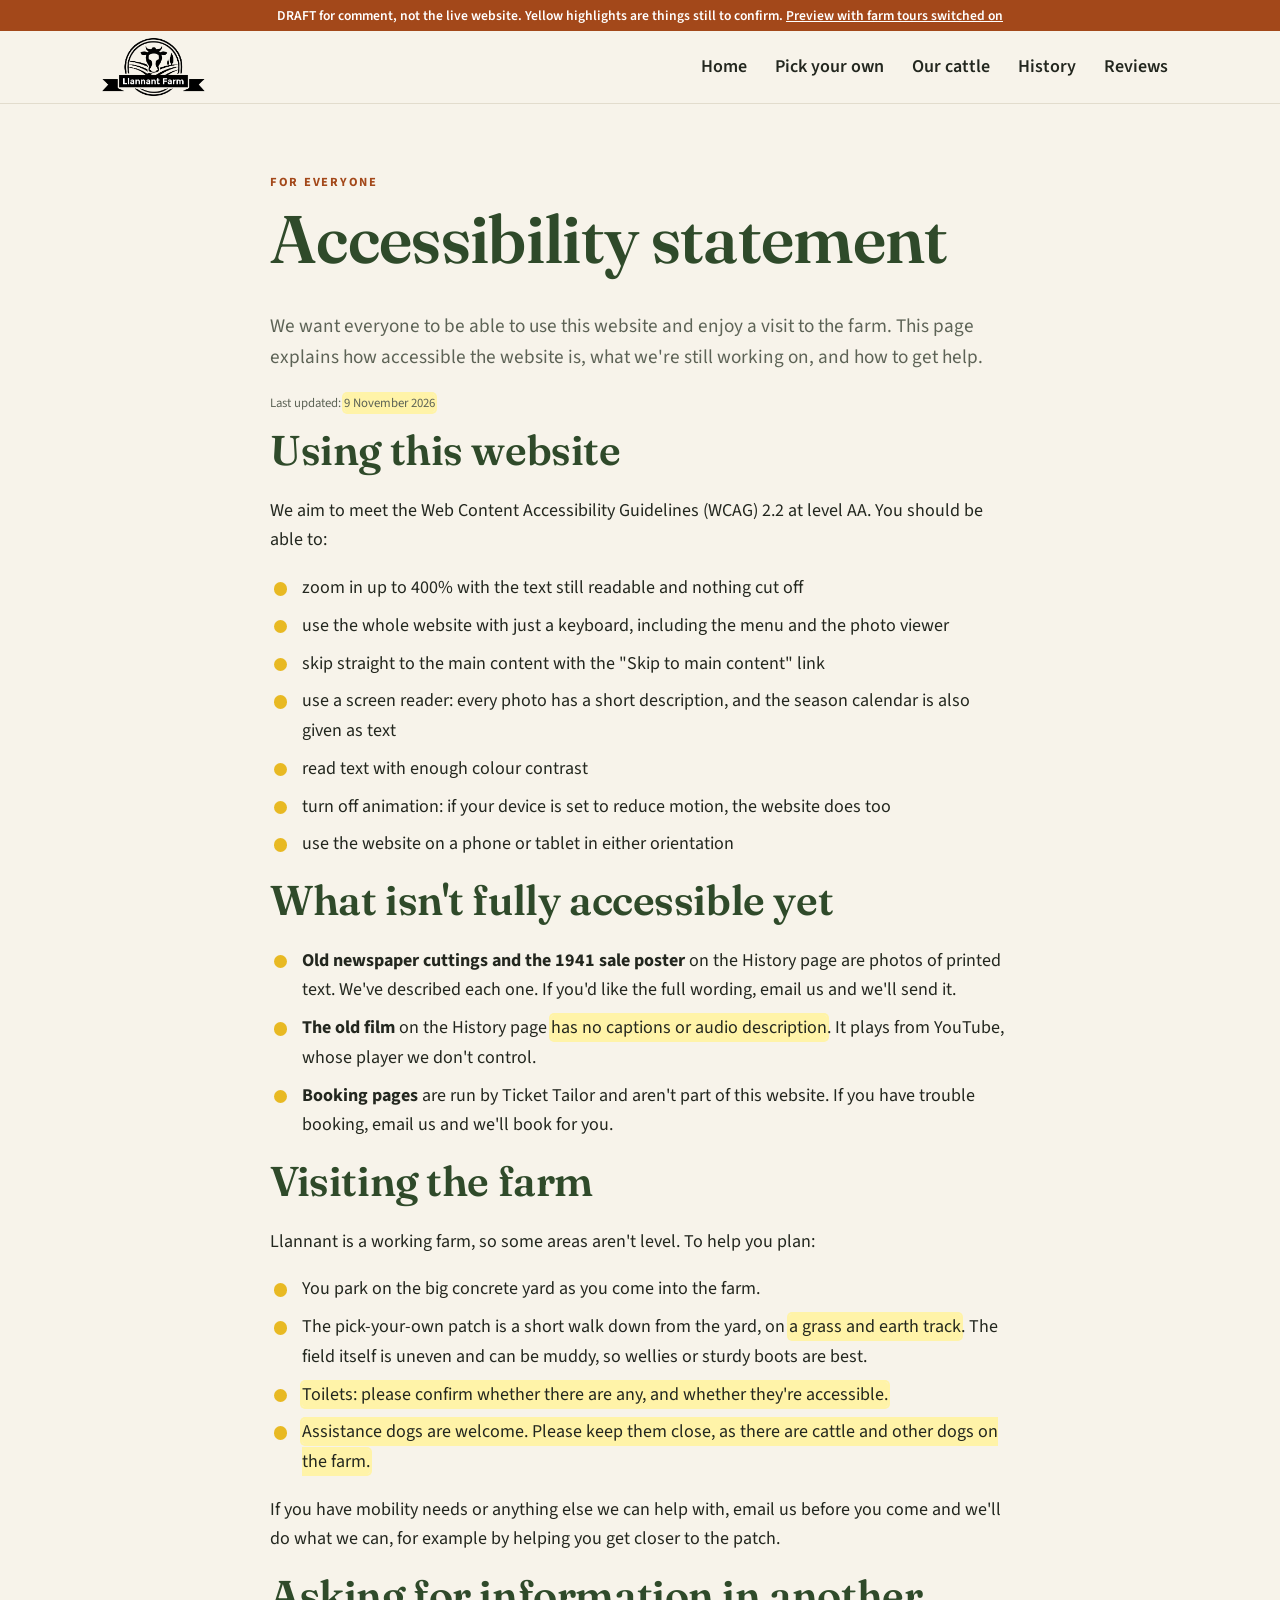
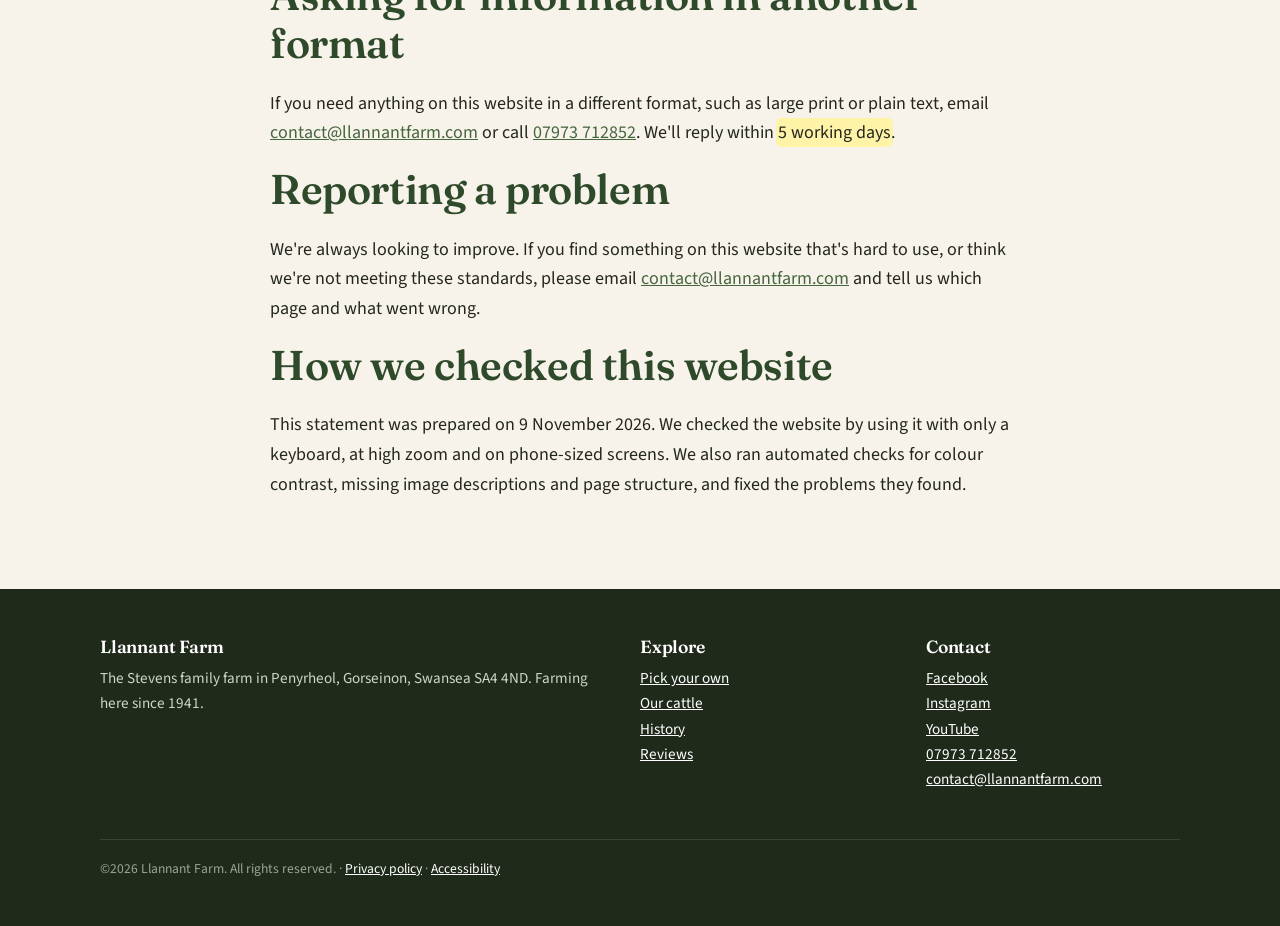
==== accessibility.html @ e77ed540 "Draft of the new Llannant Farm website, for comment Co-Authored-By: Claude Fable 5.2 <noreply@anthro" ====
<!doctype html>
<html lang="en-GB" class="tours-off">
<head>
<meta charset="utf-8">
<meta name="viewport" content="width=device-width, initial-scale=1">
<meta name="robots" content="noindex, nofollow">
<title>Accessibility Statement | Llannant Farm, Swansea</title>
<meta name="description" content="How accessible the Llannant Farm website is, what we're still improving, how to ask for information in another format, and access when visiting the farm.">
<link rel="canonical" href="https://www.llannantfarm.com/accessibility">
<meta property="og:type" content="website">
<meta property="og:site_name" content="Llannant Farm">
<meta property="og:locale" content="en_GB">
<meta property="og:title" content="Accessibility Statement | Llannant Farm, Swansea">
<meta property="og:description" content="How accessible the Llannant Farm website is, and access when visiting the farm.">
<meta property="og:url" content="https://www.llannantfarm.com/accessibility">
<meta property="og:image" content="https://www.llannantfarm.com/images/share/home.jpg">
<meta property="og:image:width" content="1200">
<meta property="og:image:height" content="630">
<meta property="og:image:alt" content="Cattle grazing at Llannant Farm, with the words Llannant Farm: pick your own sweetcorn and veg, Swansea, since 1941">
<meta name="twitter:image" content="https://www.llannantfarm.com/images/share/home.jpg">
<meta name="twitter:card" content="summary_large_image">
<meta name="theme-color" content="#2f4a2a">
<link rel="icon" href="favicon.ico">
<link rel="apple-touch-icon" href="apple-touch-icon.png">
<link rel="manifest" href="manifest.json">
<link rel="preload" href="fonts/source-sans-3-latin.woff2" as="font" type="font/woff2" crossorigin>
<link rel="preload" href="fonts/fraunces-latin.woff2" as="font" type="font/woff2" crossorigin>
<link rel="stylesheet" href="css/site.css">
</head>
<body>
<a class="skip-link" href="#main">Skip to main content</a>
<div class="test-banner">DRAFT for comment, not the live website. Yellow highlights are things still to confirm. <a href="?tours=on">Preview with farm tours switched on</a></div>
<header class="site-header">
  <div class="wrap">
    <a class="brand" href="index.html"><img src="images/logo.png" alt="Llannant Farm" width="1545" height="869"></a>
    <button class="nav-toggle" type="button" aria-expanded="false" aria-controls="nav">Menu</button>
    <nav class="nav" id="nav" aria-label="Main">
      <a href="index.html">Home</a>
      <a href="pick-your-own.html">Pick your own</a>
      <a href="cattle.html">Our cattle</a>
      <a href="history.html">History</a>
      <a href="reviews.html">Reviews</a>
      <a href="tours.html" class="nav-cta" data-tours>Farm tours</a>
    </nav>
  </div>
</header>

<main id="main">
  <section class="section">
    <div class="wrap" style="max-width:780px">
      <span class="eyebrow">For everyone</span>
      <h1>Accessibility statement</h1>
      <p class="lead">We want everyone to be able to use this website and enjoy a visit to the farm. This page explains how accessible the website is, what we're still working on, and how to get help.</p>
      <p class="credit">Last updated: <span class="tbc">9 November 2026</span></p>

      <h2>Using this website</h2>
      <p>We aim to meet the Web Content Accessibility Guidelines (WCAG) 2.2 at level AA. You should be able to:</p>
      <ul class="ticks">
        <li>zoom in up to 400% with the text still readable and nothing cut off</li>
        <li>use the whole website with just a keyboard, including the menu and the photo viewer</li>
        <li>skip straight to the main content with the "Skip to main content" link</li>
        <li>use a screen reader: every photo has a short description, and the season calendar is also given as text</li>
        <li>read text with enough colour contrast</li>
        <li>turn off animation: if your device is set to reduce motion, the website does too</li>
        <li>use the website on a phone or tablet in either orientation</li>
      </ul>

      <h2>What isn't fully accessible yet</h2>
      <ul class="ticks">
        <li><strong>Old newspaper cuttings and the 1941 sale poster</strong> on the History page are photos of printed text. We've described each one. If you'd like the full wording, email us and we'll send it.</li>
        <li><strong>The old film</strong> on the History page <span class="tbc">has no captions or audio description</span>. It plays from YouTube, whose player we don't control.</li>
        <li><strong>Booking pages</strong> are run by Ticket Tailor and aren't part of this website. If you have trouble booking, email us and we'll book for you.</li>
      </ul>

      <h2>Visiting the farm</h2>
      <p>Llannant is a working farm, so some areas aren't level. To help you plan:</p>
      <ul class="ticks">
        <li>You park on the big concrete yard as you come into the farm.</li>
        <li>The pick-your-own patch is a short walk down from the yard, on <span class="tbc">a grass and earth track</span>. The field itself is uneven and can be muddy, so wellies or sturdy boots are best.</li>
        <li><span class="tbc">Toilets: please confirm whether there are any, and whether they're accessible.</span></li>
        <li><span class="tbc">Assistance dogs are welcome. Please keep them close, as there are cattle and other dogs on the farm.</span></li>
      </ul>
      <p>If you have mobility needs or anything else we can help with, email us before you come and we'll do what we can, for example by helping you get closer to the patch.</p>

      <h2>Asking for information in another format</h2>
      <p>If you need anything on this website in a different format, such as large print or plain text, email <a href="mailto:contact@llannantfarm.com">contact@llannantfarm.com</a> or call <a href="tel:+447973712852">07973 712852</a>. We'll reply within <span class="tbc">5 working days</span>.</p>

      <h2>Reporting a problem</h2>
      <p>We're always looking to improve. If you find something on this website that's hard to use, or think we're not meeting these standards, please email <a href="mailto:contact@llannantfarm.com">contact@llannantfarm.com</a> and tell us which page and what went wrong.</p>

      <h2>How we checked this website</h2>
      <p>This statement was prepared on 9 November 2026. We checked the website by using it with only a keyboard, at high zoom and on phone-sized screens. We also ran automated checks for colour contrast, missing image descriptions and page structure, and fixed the problems they found.</p>
    </div>
  </section>
</main>

<footer class="site-footer">
  <div class="wrap">
    <div class="cols">
      <div>
        <h2>Llannant Farm</h2>
        <p>The Stevens family farm in Penyrheol, Gorseinon, Swansea SA4 4ND. Farming here since 1941.</p>
      </div>
      <div>
        <h2>Explore</h2>
        <p><a href="pick-your-own.html">Pick your own</a><br><a href="cattle.html">Our cattle</a><br><a href="history.html">History</a><br><a href="reviews.html">Reviews</a></p>
      </div>
      <div>
        <h2>Contact</h2>
        <p><a href="https://www.facebook.com/llannantfarm">Facebook</a><br><a href="https://www.instagram.com/llannant">Instagram</a><br><a href="https://www.youtube.com/llannant">YouTube</a><br><a href="tel:+447973712852">07973 712852</a><br><a href="mailto:contact@llannantfarm.com">contact@llannantfarm.com</a></p>
      </div>
    </div>
    <p class="small">©<span data-year>2026</span> Llannant Farm. All rights reserved. · <a href="privacy.html">Privacy policy</a> · <a href="accessibility.html" aria-current="page">Accessibility</a></p>
  </div>
</footer>
<script src="js/site.js"></script>
</body>
</html>
---- css/site.css ----
/* Llannant Farm test site */

/* Fonts are served from this site (fonts/), so visitors' browsers don't contact Google.
   Fraunces and Source Sans 3 are free under the SIL Open Font License. latin-ext covers Welsh letters such as ŵ and ŷ. */
@font-face { font-family: "Fraunces"; font-style: normal; font-weight: 600; font-display: swap;
  src: url("../fonts/fraunces-latin.woff2") format("woff2");
  unicode-range: U+0000-00FF, U+0131, U+0152-0153, U+02BB-02BC, U+02C6, U+02DA, U+02DC, U+0304, U+0308, U+0329, U+2000-206F, U+20AC, U+2122, U+2191, U+2193, U+2212, U+2215, U+FEFF, U+FFFD; }
@font-face { font-family: "Fraunces"; font-style: normal; font-weight: 600; font-display: swap;
  src: url("../fonts/fraunces-latin-ext.woff2") format("woff2");
  unicode-range: U+0100-02BA, U+02BD-02C5, U+02C7-02CC, U+02CE-02D7, U+02DD-02FF, U+0304, U+0308, U+0329, U+1D00-1DBF, U+1E00-1E9F, U+1EF2-1EFF, U+2020, U+20A0-20AB, U+20AD-20C4, U+2113, U+2C60-2C7F, U+A720-A7FF; }
@font-face { font-family: "Source Sans 3"; font-style: normal; font-weight: 400 700; font-display: swap;
  src: url("../fonts/source-sans-3-latin.woff2") format("woff2");
  unicode-range: U+0000-00FF, U+0131, U+0152-0153, U+02BB-02BC, U+02C6, U+02DA, U+02DC, U+0304, U+0308, U+0329, U+2000-206F, U+20AC, U+2122, U+2191, U+2193, U+2212, U+2215, U+FEFF, U+FFFD; }
@font-face { font-family: "Source Sans 3"; font-style: normal; font-weight: 400 700; font-display: swap;
  src: url("../fonts/source-sans-3-latin-ext.woff2") format("woff2");
  unicode-range: U+0100-02BA, U+02BD-02C5, U+02C7-02CC, U+02CE-02D7, U+02DD-02FF, U+0304, U+0308, U+0329, U+1D00-1DBF, U+1E00-1E9F, U+1EF2-1EFF, U+2020, U+20A0-20AB, U+20AD-20C4, U+2113, U+2C60-2C7F, U+A720-A7FF; }

:root {
  --cream: #f7f3ea;
  --paper: #fffdf8;
  --ink: #23271f;
  --muted: #5d6356;
  --green: #2f4a2a;
  --green-2: #46663d;
  --corn: #e8b923;
  --corn-soft: #fbefc4;
  --pumpkin: #d4652a;
  --pumpkin-text: #a3481a; /* darker orange for small text: passes WCAG AA (4.5:1) on cream and white */
  --line: #e2dccd;
  --radius: 14px;
  --shadow: 0 1px 2px rgba(35, 39, 31, .06), 0 8px 24px rgba(35, 39, 31, .08);
  --wrap: 1120px;
  --serif: "Fraunces", Georgia, "Times New Roman", serif;
  --sans: "Source Sans 3", "Segoe UI", system-ui, sans-serif;
}
*, *::before, *::after { box-sizing: border-box; }
html { scroll-behavior: smooth; scroll-padding-top: 96px; } /* room for the sticky header when jumping to a section */
body { margin: 0; background: var(--cream); color: var(--ink); font: 18px/1.65 var(--sans); }
img { max-width: 100%; height: auto; display: block; }
a { color: var(--green-2); }
h1, h2, h3 { font-family: var(--serif); font-weight: 600; line-height: 1.15; margin: 0 0 .5em; color: var(--green); letter-spacing: -.01em; }
h1 { font-size: clamp(2.4rem, 6vw, 4.2rem); }
h2 { font-size: clamp(1.8rem, 3.6vw, 2.6rem); }
h3 { font-size: 1.35rem; }
p { margin: 0 0 1em; }
.wrap { max-width: var(--wrap); margin: 0 auto; padding: 0 20px; }
.eyebrow { font: 700 .78rem/1 var(--sans); letter-spacing: .14em; text-transform: uppercase; color: var(--pumpkin-text); margin-bottom: .9em; display: block; }

/* Accessibility helpers */
.skip-link { position: absolute; left: 12px; top: -60px; z-index: 200; background: var(--green); color: #fff; padding: 10px 16px; border-radius: 8px; font-weight: 700; text-decoration: none; }
.skip-link:focus { top: 12px; }
:focus-visible { outline: 3px solid #1d5fd1; outline-offset: 3px; }
.sr-only { position: absolute; width: 1px; height: 1px; padding: 0; margin: -1px; overflow: hidden; clip: rect(0 0 0 0); white-space: nowrap; border: 0; }
@media (prefers-reduced-motion: reduce) {
  html { scroll-behavior: auto; }
  *, *::before, *::after { transition: none !important; animation: none !important; }
}

/* Notice bar for closures and news (set in data/site.json) */
.notice { background: var(--corn); color: var(--ink); text-align: center; font-weight: 700; padding: 10px 16px; }
.notice a { color: var(--ink); }
.lead { font-size: 1.2rem; color: var(--muted); max-width: 46em; }
.section { padding: 72px 0; }
.section.alt { background: var(--paper); border-top: 1px solid var(--line); border-bottom: 1px solid var(--line); }
.section.dark { background: var(--green); color: #eef1e8; }
.section.dark h2, .section.dark h3 { color: #fff; }
.center { text-align: center; }
.center .lead { margin-left: auto; margin-right: auto; }

/* Things Andrew still needs to confirm. Add ?tbc=0 to hide the highlight. */
.tbc { background: #fff3a8; box-shadow: 0 0 0 2px #fff3a8; border-radius: 3px; }
.no-tbc .tbc { background: none; box-shadow: none; }

/* Test-site banner */
.test-banner { background: var(--pumpkin-text); color: #fff; text-align: center; font: 600 .85rem/1.4 var(--sans); padding: 6px 12px; }
.test-banner a { color: #fff; }

/* Header */
.site-header { position: sticky; top: 0; z-index: 50; background: rgba(247, 243, 234, .96); backdrop-filter: blur(6px); border-bottom: 1px solid var(--line); }
.site-header .wrap { display: flex; align-items: center; justify-content: space-between; gap: 16px; min-height: 72px; }
.brand img { height: 60px; width: auto; }
.nav { display: flex; align-items: center; gap: 4px; }
.nav a { text-decoration: none; color: var(--ink); font-weight: 600; padding: 8px 12px; border-radius: 999px; }
.nav a:hover { background: #ece6d6; }
.nav a[aria-current="page"] { background: var(--green); color: #fff; }
.nav .nav-cta { background: var(--corn); color: var(--ink); }
.nav-toggle { display: none; background: none; border: 1px solid var(--line); border-radius: 10px; padding: 8px 12px; font: 600 1rem var(--sans); color: var(--ink); cursor: pointer; }
@media (max-width: 880px) {
  .nav-toggle { display: block; }
  .nav { display: none; position: absolute; left: 0; right: 0; top: 100%; flex-direction: column; align-items: stretch; background: var(--paper); border-bottom: 1px solid var(--line); padding: 8px 12px 14px; }
  .nav.open { display: flex; }
  .nav a { padding: 12px 14px; border-radius: 10px; }
}

/* Buttons and pills */
.btn { display: inline-flex; align-items: center; gap: .5em; padding: .75em 1.35em; border-radius: 999px; font-weight: 700; text-decoration: none; border: 2px solid transparent; transition: filter .15s; }
.btn:hover { filter: brightness(.94); }
.btn-corn { background: var(--corn); color: var(--ink); }
.btn-green { background: var(--green); color: #fff; }
.btn-ghost { border-color: currentColor; color: inherit; background: transparent; }
.btns { display: flex; flex-wrap: wrap; gap: 12px; margin-top: 1.4em; }
.pill { display: inline-block; font: 700 .78rem/1 var(--sans); letter-spacing: .04em; padding: 6px 12px; border-radius: 999px; background: #ebe6da; color: #555; }
.pill.open { background: #dcefd3; color: #2d6a1f; }
.pill.soon { background: var(--corn-soft); color: #7a5600; }

/* Hero */
.hero { position: relative; min-height: min(78vh, 680px); display: flex; align-items: flex-end; color: #fff; overflow: hidden; }
.hero > img { position: absolute; inset: 0; width: 100%; height: 100%; object-fit: cover; }
.hero::after { content: ""; position: absolute; inset: 0; background: linear-gradient(180deg, rgba(0,0,0,.05) 30%, rgba(20,28,16,.72)); }
.hero .wrap { position: relative; z-index: 1; padding-top: 120px; padding-bottom: 56px; width: 100%; }
.hero h1 { color: #fff; margin-bottom: .25em; }
.hero h1, .hero p, .hero .eyebrow { text-shadow: 0 1px 12px rgba(0, 0, 0, .55); }
.hero p { font-size: 1.25rem; max-width: 34em; color: #f3f1ea; }
.hero .status-line { margin-top: 1.2em; display: inline-flex; gap: 10px; align-items: center; background: rgba(255,255,255,.14); border: 1px solid rgba(255,255,255,.3); padding: 8px 14px; border-radius: 999px; font-weight: 600; }
.hero.short { min-height: 380px; }

/* Grids and cards */
.grid { display: grid; gap: 24px; }
.grid-2 { grid-template-columns: repeat(2, minmax(0, 1fr)); }
.grid-3 { grid-template-columns: repeat(3, minmax(0, 1fr)); }
@media (max-width: 880px) { .grid-2, .grid-3 { grid-template-columns: 1fr; } }
.card { background: var(--paper); border: 1px solid var(--line); border-radius: var(--radius); overflow: hidden; box-shadow: var(--shadow); display: flex; flex-direction: column; }
.card > img { aspect-ratio: 4 / 3; object-fit: cover; width: 100%; }
.card .body { padding: 20px 22px 24px; flex: 1; }
.card.feature { border: 2px solid var(--corn); }
.card .tag { float: right; }
.split { display: grid; grid-template-columns: 1.05fr 1fr; gap: 48px; align-items: center; }
.split.flip > :first-child { order: 2; }
@media (max-width: 880px) { .split { grid-template-columns: 1fr; gap: 28px; } .split.flip > :first-child { order: 0; } }
.split img.rounded, .rounded { border-radius: var(--radius); box-shadow: var(--shadow); }
.ticks { list-style: none; padding: 0; margin: 0 0 1em; }
.ticks li { padding-left: 1.8em; position: relative; margin-bottom: .45em; }
.ticks li::before { content: ""; position: absolute; left: .2em; top: .5em; width: .75em; height: .75em; border-radius: 50%; background: var(--corn); }

/* Season calendar */
.calendar { background: var(--paper); border: 1px solid var(--line); border-radius: var(--radius); padding: 22px; box-shadow: var(--shadow); overflow-x: auto; }
.cal-row { display: grid; grid-template-columns: 170px repeat(12, minmax(34px, 1fr)); align-items: center; gap: 4px; min-width: 620px; }
.cal-row + .cal-row { margin-top: 8px; }
.cal-row .label { font-weight: 700; font-size: .95rem; }
.cal-head span { font: 700 .72rem/1 var(--sans); color: var(--muted); text-align: center; text-transform: uppercase; letter-spacing: .06em; }
.cal-cell { height: 26px; border-radius: 6px; background: #efeadf; }
.cal-cell.on { background: var(--green-2); }
.cal-cell.on.main { background: var(--corn); }
.cal-cell.on.pumpkin { background: var(--pumpkin); }
.cal-cell.now { outline: 2px solid var(--ink); outline-offset: 1px; }
.cal-note { font-size: .9rem; color: var(--muted); margin: 14px 0 0; }
.m-short { display: none; }
@media (max-width: 640px) {
  .calendar { padding: 16px 12px; }
  .cal-row { grid-template-columns: 78px repeat(12, minmax(0, 1fr)); min-width: 0; gap: 3px; }
  .cal-row .label { font-size: .78rem; line-height: 1.15; }
  .cal-cell { height: 22px; border-radius: 4px; }
  .m-long { display: none; }
  .m-short { display: inline; }
}

/* Photo mosaic and gallery */
.mosaic { display: grid; grid-template-columns: repeat(4, 1fr); grid-auto-rows: 200px; gap: 12px; }
.mosaic figure { margin: 0; position: relative; border-radius: 12px; overflow: hidden; cursor: zoom-in; background: #ddd; }
.mosaic figure img { width: 100%; height: 100%; object-fit: cover; transition: transform .4s; }
.mosaic figure:hover img { transform: scale(1.04); }
.mosaic figcaption { position: absolute; left: 0; right: 0; bottom: 0; padding: 24px 12px 10px; font-size: .9rem; font-weight: 600; color: #fff; background: linear-gradient(transparent, rgba(0,0,0,.65)); }
.mosaic .tall { grid-row: span 2; }
.mosaic .wide { grid-column: span 2; }
@media (max-width: 880px) { .mosaic { grid-template-columns: repeat(2, 1fr); grid-auto-rows: 160px; } }
.gallery { columns: 3 280px; column-gap: 16px; }
.gallery figure { break-inside: avoid; margin: 0 0 16px; background: var(--paper); border: 1px solid var(--line); border-radius: 12px; overflow: hidden; cursor: zoom-in; }
.gallery figcaption { padding: 10px 14px 12px; font-size: .92rem; color: var(--muted); }
.credit { font-size: .8rem; color: var(--muted); }

/* Lightbox */
.lightbox { position: fixed; inset: 0; z-index: 100; background: rgba(12, 14, 10, .92); display: none; align-items: center; justify-content: center; padding: 24px; flex-direction: column; gap: 12px; }
.lightbox.open { display: flex; }
.lightbox img { max-height: 82vh; max-width: 100%; border-radius: 8px; }
.lightbox p { color: #eee; margin: 0; text-align: center; max-width: 60em; }
.lightbox button { position: absolute; top: 16px; right: 16px; background: #fff; border: 0; border-radius: 999px; padding: 8px 16px; font: 700 1rem var(--sans); cursor: pointer; }

/* Reviews */
.review-summary { display: flex; flex-wrap: wrap; align-items: center; gap: 12px; margin-bottom: 24px; font-weight: 700; }
.stars { color: #9a6c00; letter-spacing: 2px; font-size: 1.2rem; }
.reviews { columns: 3 300px; column-gap: 20px; }
.review { break-inside: avoid; margin: 0 0 20px; background: var(--paper); border: 1px solid var(--line); border-left: 4px solid var(--corn); border-radius: 12px; padding: 18px 20px; box-shadow: var(--shadow); }
.review p { white-space: pre-line; margin-bottom: .6em; }
.review cite { font-style: normal; font-weight: 700; color: var(--green); }
.reviews.teaser { columns: 3 260px; }

/* History */
.timeline { border-left: 3px solid var(--corn); padding-left: 28px; margin-left: 8px; }
.timeline .moment { position: relative; margin-bottom: 40px; }
.timeline .moment::before { content: ""; position: absolute; left: -38px; top: 6px; width: 17px; height: 17px; border-radius: 50%; background: var(--corn); border: 3px solid var(--cream); }
.year { font: 700 .9rem/1 var(--sans); color: var(--pumpkin-text); letter-spacing: .08em; }
.video { position: relative; aspect-ratio: 16 / 9; border-radius: var(--radius); overflow: hidden; box-shadow: var(--shadow); background: #000; }
.video iframe { position: absolute; inset: 0; width: 100%; height: 100%; border: 0; }
/* The film only loads from YouTube once someone presses play (no YouTube cookies before then) */
.video-play { position: absolute; inset: 0; width: 100%; height: 100%; border: 0; padding: 0; cursor: pointer; background: #000; }
.video-play img { width: 100%; height: 100%; object-fit: cover; opacity: .75; }
.video-play span { position: absolute; left: 50%; top: 50%; transform: translate(-50%, -50%); background: var(--corn); color: var(--ink); font: 700 1.1rem var(--sans); padding: 14px 24px; border-radius: 999px; box-shadow: 0 4px 16px rgba(0,0,0,.35); }
.video-play:hover span, .video-play:focus-visible span { filter: brightness(.94); }
.person { display: grid; grid-template-columns: 260px 1fr; gap: 32px; align-items: start; }
@media (max-width: 700px) { .person { grid-template-columns: 1fr; } }
.quote-source { font-size: .9rem; color: var(--muted); }

/* Visit box and FAQs */
.visit-box { background: var(--paper); border: 1px solid var(--line); border-radius: var(--radius); padding: 28px; box-shadow: var(--shadow); }
.facts { display: grid; grid-template-columns: repeat(auto-fit, minmax(220px, 1fr)); gap: 18px 28px; margin: 18px 0 0; }
.facts dt { font-weight: 700; color: var(--green); }
.facts dd { margin: 2px 0 0; color: var(--muted); }
details { background: var(--paper); border: 1px solid var(--line); border-radius: 12px; padding: 14px 18px; margin-bottom: 10px; }
summary { font-weight: 700; cursor: pointer; color: var(--green); }
details p { margin: .7em 0 0; }

/* Tours (hidden until switched on in data/site.json) */
.tours-off [data-tours] { display: none !important; }
.tours-on [data-tours-off] { display: none !important; }
html:not(.booking-open) [data-booking] { display: none !important; }

/* Footer */
.site-footer { background: #1f2a1b; color: #cfd6c6; padding: 48px 0 32px; font-size: .95rem; }
.site-footer a { color: #fff; }
.site-footer .cols { display: grid; grid-template-columns: 2fr 1fr 1fr; gap: 32px; }
.site-footer h2 { color: #fff; font-size: 1.1rem; }
.site-footer .small { margin-top: 32px; padding-top: 18px; border-top: 1px solid rgba(255,255,255,.12); font-size: .85rem; color: #9aa592; }
@media (max-width: 700px) { .site-footer .cols { grid-template-columns: 1fr; } }
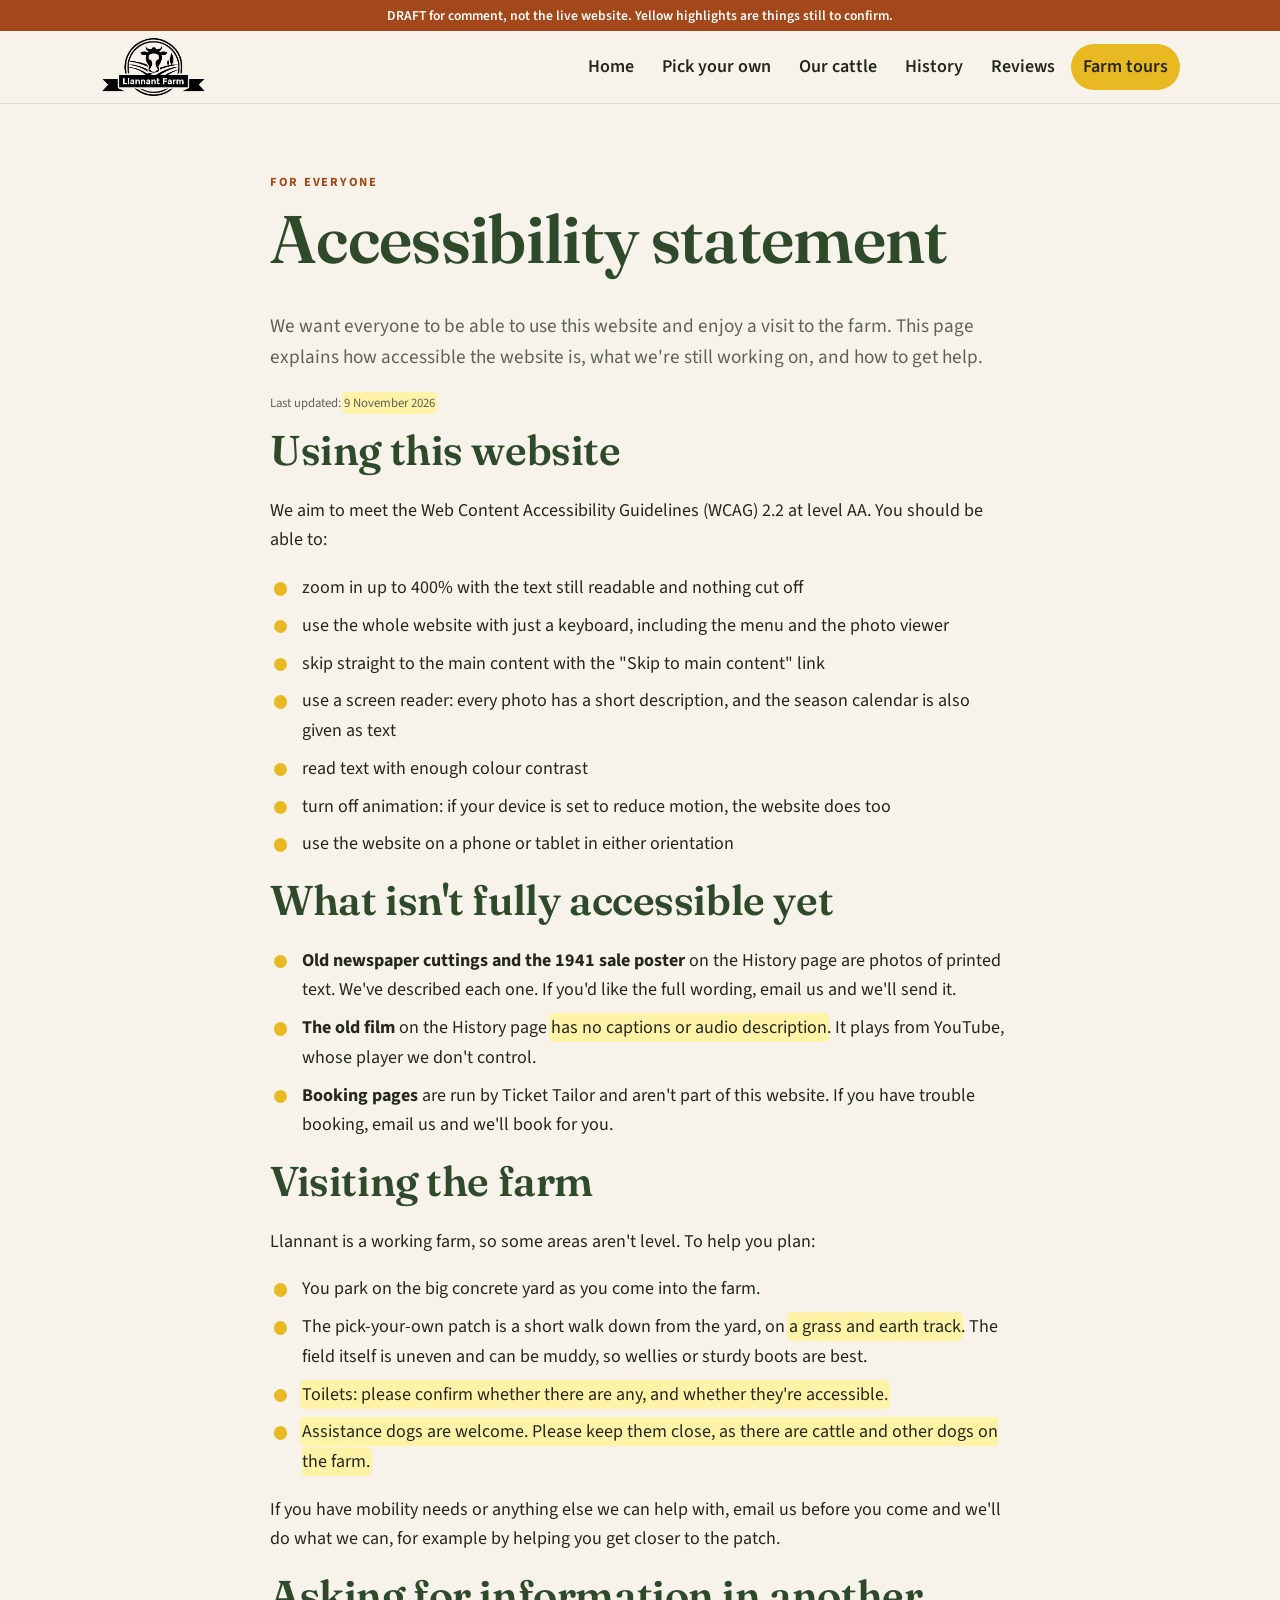
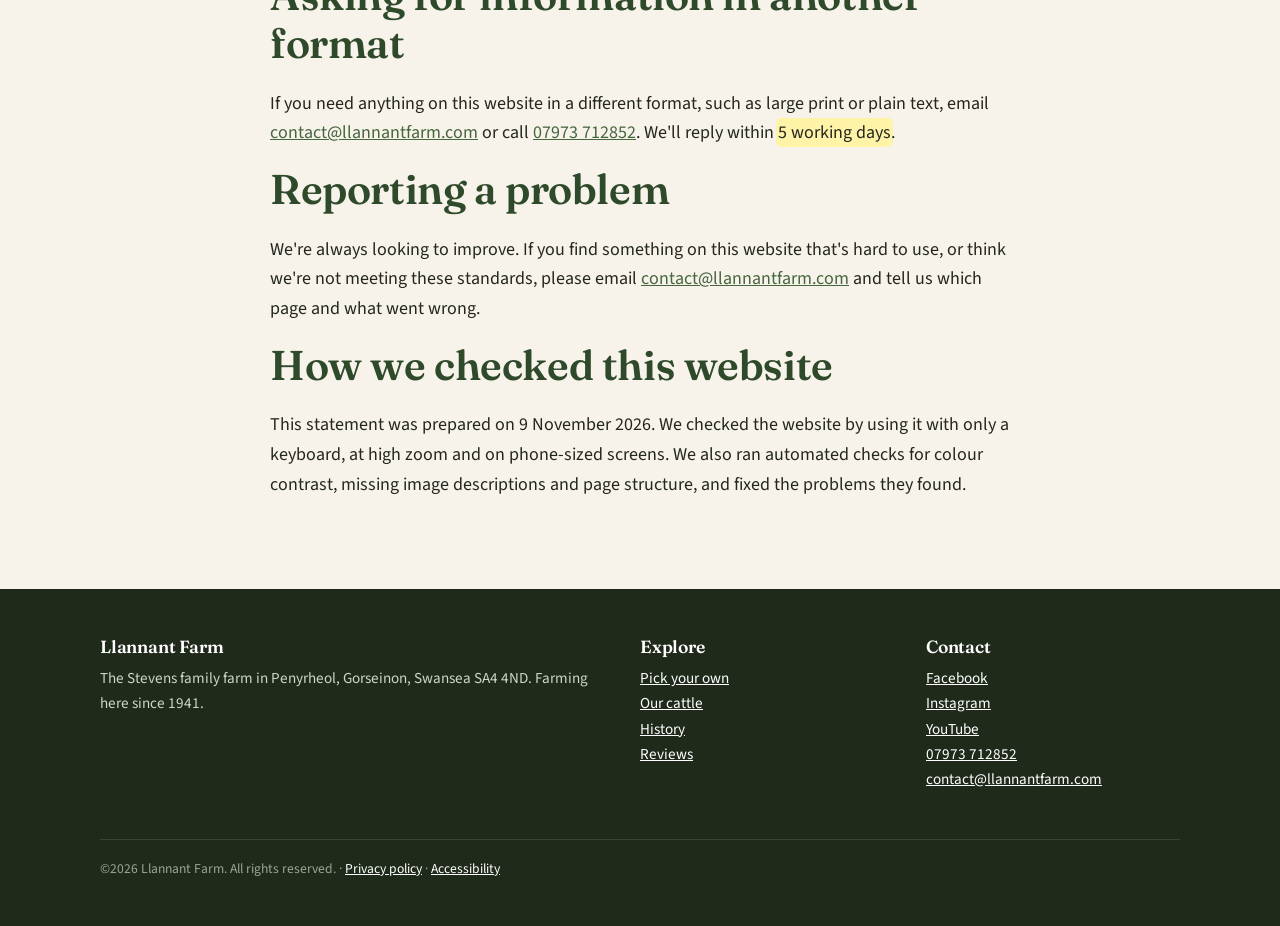
==== commit 376415d7: "Switch farm tours on" ====
--- a/accessibility.html
+++ b/accessibility.html
@@ -29,7 +29,7 @@
 </head>
 <body>
 <a class="skip-link" href="#main">Skip to main content</a>
-<div class="test-banner">DRAFT for comment, not the live website. Yellow highlights are things still to confirm. <a href="?tours=on">Preview with farm tours switched on</a></div>
+<div class="test-banner">DRAFT for comment, not the live website. Yellow highlights are things still to confirm.</div>
 <header class="site-header">
   <div class="wrap">
     <a class="brand" href="index.html"><img src="images/logo.png" alt="Llannant Farm" width="1545" height="869"></a>
--- a/css/site.css
+++ b/css/site.css
@@ -213,6 +213,7 @@
 .tours-off [data-tours] { display: none !important; }
 .tours-on [data-tours-off] { display: none !important; }
 html:not(.booking-open) [data-booking] { display: none !important; }
+html.booking-open [data-booking-closed] { display: none !important; } /* "booking opens later" notes */
 
 /* Footer */
 .site-footer { background: #1f2a1b; color: #cfd6c6; padding: 48px 0 32px; font-size: .95rem; }
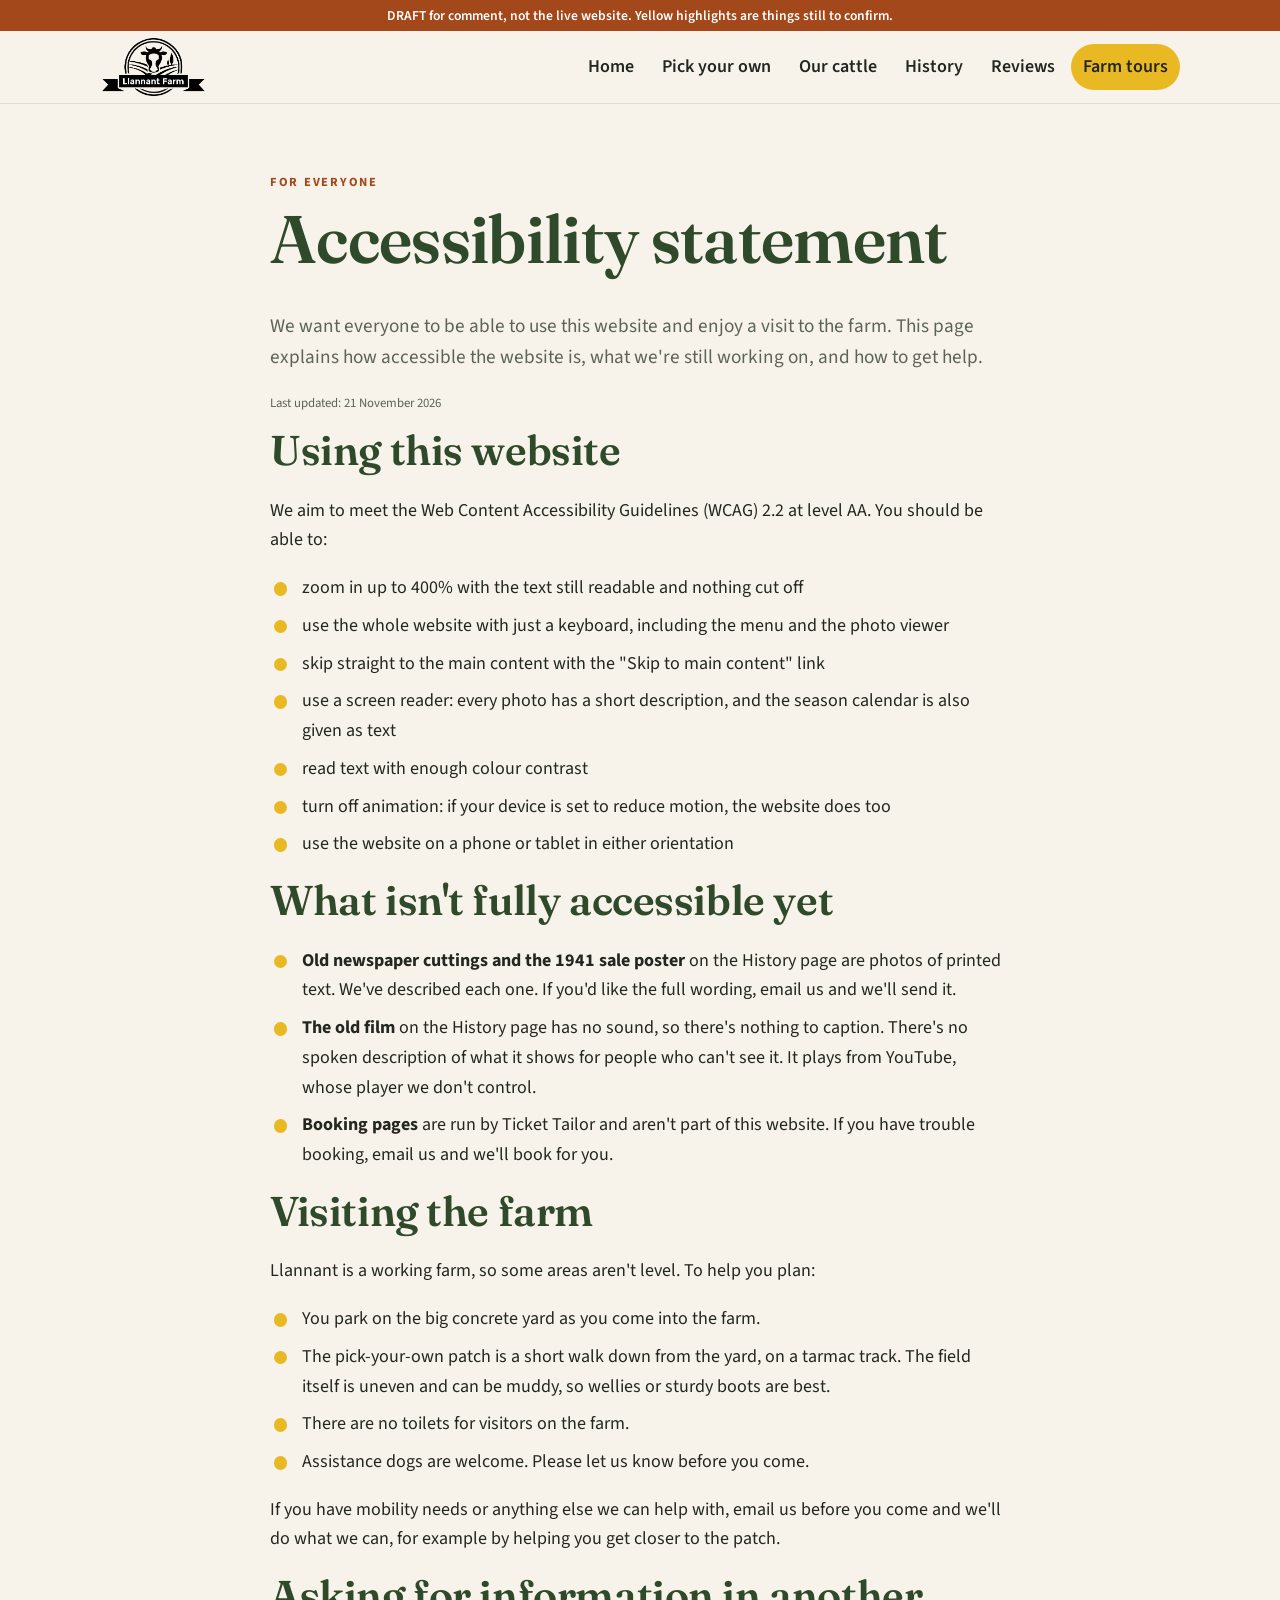
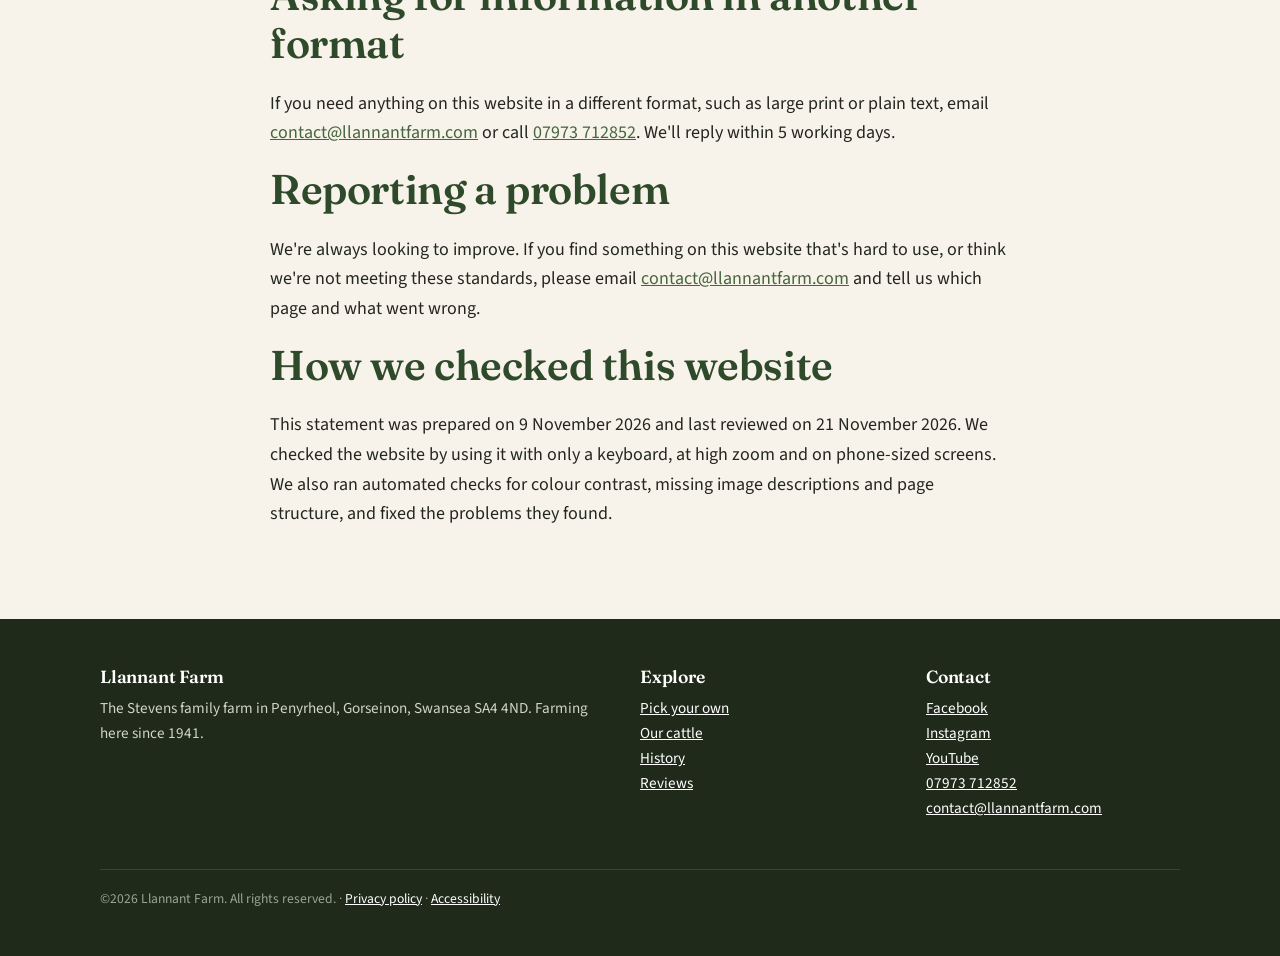
==== commit bfd2b768: "Bug fixes and settled wording Fixes from the pre-launch check, plus the payment, privacy policy, acc" ====
--- a/accessibility.html
+++ b/accessibility.html
@@ -1,5 +1,5 @@
 <!doctype html>
-<html lang="en-GB" class="tours-off">
+<html lang="en-GB" class="tours-on">
 <head>
 <meta charset="utf-8">
 <meta name="viewport" content="width=device-width, initial-scale=1">
@@ -20,7 +20,8 @@
 <meta name="twitter:image" content="https://www.llannantfarm.com/images/share/home.jpg">
 <meta name="twitter:card" content="summary_large_image">
 <meta name="theme-color" content="#2f4a2a">
-<link rel="icon" href="favicon.ico">
+<link rel="icon" href="favicon.ico" sizes="48x48">
+<link rel="icon" type="image/png" sizes="192x192" href="favicon-192.png">
 <link rel="apple-touch-icon" href="apple-touch-icon.png">
 <link rel="manifest" href="manifest.json">
 <link rel="preload" href="fonts/source-sans-3-latin.woff2" as="font" type="font/woff2" crossorigin>
@@ -51,7 +52,8 @@
       <span class="eyebrow">For everyone</span>
       <h1>Accessibility statement</h1>
       <p class="lead">We want everyone to be able to use this website and enjoy a visit to the farm. This page explains how accessible the website is, what we're still working on, and how to get help.</p>
-      <p class="credit">Last updated: <span class="tbc">9 November 2026</span></p>
+      <!-- Change this date whenever the wording on this page changes -->
+      <p class="credit">Last updated: 21 November 2026</p>
 
       <h2>Using this website</h2>
       <p>We aim to meet the Web Content Accessibility Guidelines (WCAG) 2.2 at level AA. You should be able to:</p>
@@ -68,7 +70,7 @@
       <h2>What isn't fully accessible yet</h2>
       <ul class="ticks">
         <li><strong>Old newspaper cuttings and the 1941 sale poster</strong> on the History page are photos of printed text. We've described each one. If you'd like the full wording, email us and we'll send it.</li>
-        <li><strong>The old film</strong> on the History page <span class="tbc">has no captions or audio description</span>. It plays from YouTube, whose player we don't control.</li>
+        <li><strong>The old film</strong> on the History page has no sound, so there's nothing to caption. There's no spoken description of what it shows for people who can't see it. It plays from YouTube, whose player we don't control.</li>
         <li><strong>Booking pages</strong> are run by Ticket Tailor and aren't part of this website. If you have trouble booking, email us and we'll book for you.</li>
       </ul>
 
@@ -76,20 +78,20 @@
       <p>Llannant is a working farm, so some areas aren't level. To help you plan:</p>
       <ul class="ticks">
         <li>You park on the big concrete yard as you come into the farm.</li>
-        <li>The pick-your-own patch is a short walk down from the yard, on <span class="tbc">a grass and earth track</span>. The field itself is uneven and can be muddy, so wellies or sturdy boots are best.</li>
-        <li><span class="tbc">Toilets: please confirm whether there are any, and whether they're accessible.</span></li>
-        <li><span class="tbc">Assistance dogs are welcome. Please keep them close, as there are cattle and other dogs on the farm.</span></li>
+        <li>The pick-your-own patch is a short walk down from the yard, on a tarmac track. The field itself is uneven and can be muddy, so wellies or sturdy boots are best.</li>
+        <li>There are no toilets for visitors on the farm.</li>
+        <li>Assistance dogs are welcome. Please let us know before you come.</li>
       </ul>
       <p>If you have mobility needs or anything else we can help with, email us before you come and we'll do what we can, for example by helping you get closer to the patch.</p>
 
       <h2>Asking for information in another format</h2>
-      <p>If you need anything on this website in a different format, such as large print or plain text, email <a href="mailto:contact@llannantfarm.com">contact@llannantfarm.com</a> or call <a href="tel:+447973712852">07973 712852</a>. We'll reply within <span class="tbc">5 working days</span>.</p>
+      <p>If you need anything on this website in a different format, such as large print or plain text, email <a href="mailto:contact@llannantfarm.com">contact@llannantfarm.com</a> or call <a href="tel:+447973712852">07973 712852</a>. We'll reply within 5 working days.</p>
 
       <h2>Reporting a problem</h2>
       <p>We're always looking to improve. If you find something on this website that's hard to use, or think we're not meeting these standards, please email <a href="mailto:contact@llannantfarm.com">contact@llannantfarm.com</a> and tell us which page and what went wrong.</p>
 
       <h2>How we checked this website</h2>
-      <p>This statement was prepared on 9 November 2026. We checked the website by using it with only a keyboard, at high zoom and on phone-sized screens. We also ran automated checks for colour contrast, missing image descriptions and page structure, and fixed the problems they found.</p>
+      <p>This statement was prepared on 9 November 2026 and last reviewed on 21 November 2026. We checked the website by using it with only a keyboard, at high zoom and on phone-sized screens. We also ran automated checks for colour contrast, missing image descriptions and page structure, and fixed the problems they found.</p>
     </div>
   </section>
 </main>
@@ -107,7 +109,7 @@
       </div>
       <div>
         <h2>Contact</h2>
-        <p><a href="https://www.facebook.com/llannantfarm">Facebook</a><br><a href="https://www.instagram.com/llannant">Instagram</a><br><a href="https://www.youtube.com/llannant">YouTube</a><br><a href="tel:+447973712852">07973 712852</a><br><a href="mailto:contact@llannantfarm.com">contact@llannantfarm.com</a></p>
+        <p><a href="https://www.facebook.com/llannantfarm">Facebook</a><br><a href="https://www.instagram.com/llannant">Instagram</a><br><a href="https://www.youtube.com/@llannant">YouTube</a><br><a href="tel:+447973712852">07973 712852</a><br><a href="mailto:contact@llannantfarm.com">contact@llannantfarm.com</a></p>
       </div>
     </div>
     <p class="small">©<span data-year>2026</span> Llannant Farm. All rights reserved. · <a href="privacy.html">Privacy policy</a> · <a href="accessibility.html" aria-current="page">Accessibility</a></p>
--- a/css/site.css
+++ b/css/site.css
@@ -35,7 +35,7 @@
 }
 *, *::before, *::after { box-sizing: border-box; }
 html { scroll-behavior: smooth; scroll-padding-top: 96px; } /* room for the sticky header when jumping to a section */
-body { margin: 0; background: var(--cream); color: var(--ink); font: 18px/1.65 var(--sans); }
+body { margin: 0; background: var(--cream); color: var(--ink); font: 112.5%/1.65 var(--sans); } /* 18px by default, and it follows the reader's own text-size setting */
 img { max-width: 100%; height: auto; display: block; }
 a { color: var(--green-2); }
 h1, h2, h3 { font-family: var(--serif); font-weight: 600; line-height: 1.15; margin: 0 0 .5em; color: var(--green); letter-spacing: -.01em; }
@@ -50,6 +50,8 @@
 .skip-link { position: absolute; left: 12px; top: -60px; z-index: 200; background: var(--green); color: #fff; padding: 10px 16px; border-radius: 8px; font-weight: 700; text-decoration: none; }
 .skip-link:focus { top: 12px; }
 :focus-visible { outline: 3px solid #1d5fd1; outline-offset: 3px; }
+/* The blue ring is too faint on dark backgrounds, so it is white there */
+.hero :focus-visible, .section.dark :focus-visible, .site-footer :focus-visible, .lightbox :focus-visible, .test-banner :focus-visible { outline-color: #fff; }
 .sr-only { position: absolute; width: 1px; height: 1px; padding: 0; margin: -1px; overflow: hidden; clip: rect(0 0 0 0); white-space: nowrap; border: 0; }
 @media (prefers-reduced-motion: reduce) {
   html { scroll-behavior: auto; }
@@ -73,7 +75,6 @@
 
 /* Test-site banner */
 .test-banner { background: var(--pumpkin-text); color: #fff; text-align: center; font: 600 .85rem/1.4 var(--sans); padding: 6px 12px; }
-.test-banner a { color: #fff; }
 
 /* Header */
 .site-header { position: sticky; top: 0; z-index: 50; background: rgba(247, 243, 234, .96); backdrop-filter: blur(6px); border-bottom: 1px solid var(--line); }
@@ -133,7 +134,8 @@
 .ticks li::before { content: ""; position: absolute; left: .2em; top: .5em; width: .75em; height: .75em; border-radius: 50%; background: var(--corn); }
 
 /* Season calendar */
-.calendar { background: var(--paper); border: 1px solid var(--line); border-radius: var(--radius); padding: 22px; box-shadow: var(--shadow); overflow-x: auto; }
+/* min-height keeps the page from jumping when the calendar is filled in a moment after the page loads */
+.calendar { background: var(--paper); border: 1px solid var(--line); border-radius: var(--radius); padding: 22px; box-shadow: var(--shadow); overflow-x: auto; min-height: 196px; }
 .cal-row { display: grid; grid-template-columns: 170px repeat(12, minmax(34px, 1fr)); align-items: center; gap: 4px; min-width: 620px; }
 .cal-row + .cal-row { margin-top: 8px; }
 .cal-row .label { font-weight: 700; font-size: .95rem; }
@@ -146,7 +148,7 @@
 .cal-note { font-size: .9rem; color: var(--muted); margin: 14px 0 0; }
 .m-short { display: none; }
 @media (max-width: 640px) {
-  .calendar { padding: 16px 12px; }
+  .calendar { padding: 16px 12px; min-height: 226px; }
   .cal-row { grid-template-columns: 78px repeat(12, minmax(0, 1fr)); min-width: 0; gap: 3px; }
   .cal-row .label { font-size: .78rem; line-height: 1.15; }
   .cal-cell { height: 22px; border-radius: 4px; }
@@ -185,10 +187,6 @@
 .reviews.teaser { columns: 3 260px; }
 
 /* History */
-.timeline { border-left: 3px solid var(--corn); padding-left: 28px; margin-left: 8px; }
-.timeline .moment { position: relative; margin-bottom: 40px; }
-.timeline .moment::before { content: ""; position: absolute; left: -38px; top: 6px; width: 17px; height: 17px; border-radius: 50%; background: var(--corn); border: 3px solid var(--cream); }
-.year { font: 700 .9rem/1 var(--sans); color: var(--pumpkin-text); letter-spacing: .08em; }
 .video { position: relative; aspect-ratio: 16 / 9; border-radius: var(--radius); overflow: hidden; box-shadow: var(--shadow); background: #000; }
 .video iframe { position: absolute; inset: 0; width: 100%; height: 100%; border: 0; }
 /* The film only loads from YouTube once someone presses play (no YouTube cookies before then) */
@@ -196,9 +194,9 @@
 .video-play img { width: 100%; height: 100%; object-fit: cover; opacity: .75; }
 .video-play span { position: absolute; left: 50%; top: 50%; transform: translate(-50%, -50%); background: var(--corn); color: var(--ink); font: 700 1.1rem var(--sans); padding: 14px 24px; border-radius: 999px; box-shadow: 0 4px 16px rgba(0,0,0,.35); }
 .video-play:hover span, .video-play:focus-visible span { filter: brightness(.94); }
+.video-play:focus-visible { outline: 4px solid #fff; outline-offset: -10px; } /* drawn inside the picture: a ring outside it would be cut off */
 .person { display: grid; grid-template-columns: 260px 1fr; gap: 32px; align-items: start; }
 @media (max-width: 700px) { .person { grid-template-columns: 1fr; } }
-.quote-source { font-size: .9rem; color: var(--muted); }
 
 /* Visit box and FAQs */
 .visit-box { background: var(--paper); border: 1px solid var(--line); border-radius: var(--radius); padding: 28px; box-shadow: var(--shadow); }
@@ -222,3 +220,17 @@
 .site-footer h2 { color: #fff; font-size: 1.1rem; }
 .site-footer .small { margin-top: 32px; padding-top: 18px; border-top: 1px solid rgba(255,255,255,.12); font-size: .85rem; color: #9aa592; }
 @media (max-width: 700px) { .site-footer .cols { grid-template-columns: 1fr; } }
+
+/* Printing (directions, the privacy policy): leave out the menu, banners and buttons, and save ink */
+@media print {
+  .site-header, .test-banner, .notice, .skip-link, .lightbox, .video, .btns, .hero > img, .hero::after { display: none !important; }
+  body { background: #fff; font-size: 11pt; }
+  .hero, .hero.short { min-height: 0; color: var(--ink); }
+  .hero .wrap { padding-top: 0; padding-bottom: 0; }
+  .hero h1, .hero p, .hero .eyebrow { color: var(--ink) !important; text-shadow: none; }
+  .hero .status-line { border-color: var(--line); }
+  .section { padding: 18px 0; }
+  .section.alt, .section.dark, .site-footer { background: #fff; color: var(--ink); border: 0; }
+  .section.dark h2, .site-footer h2, .site-footer a { color: var(--ink); }
+  .card, .review, .visit-box, .calendar { box-shadow: none; }
+}
